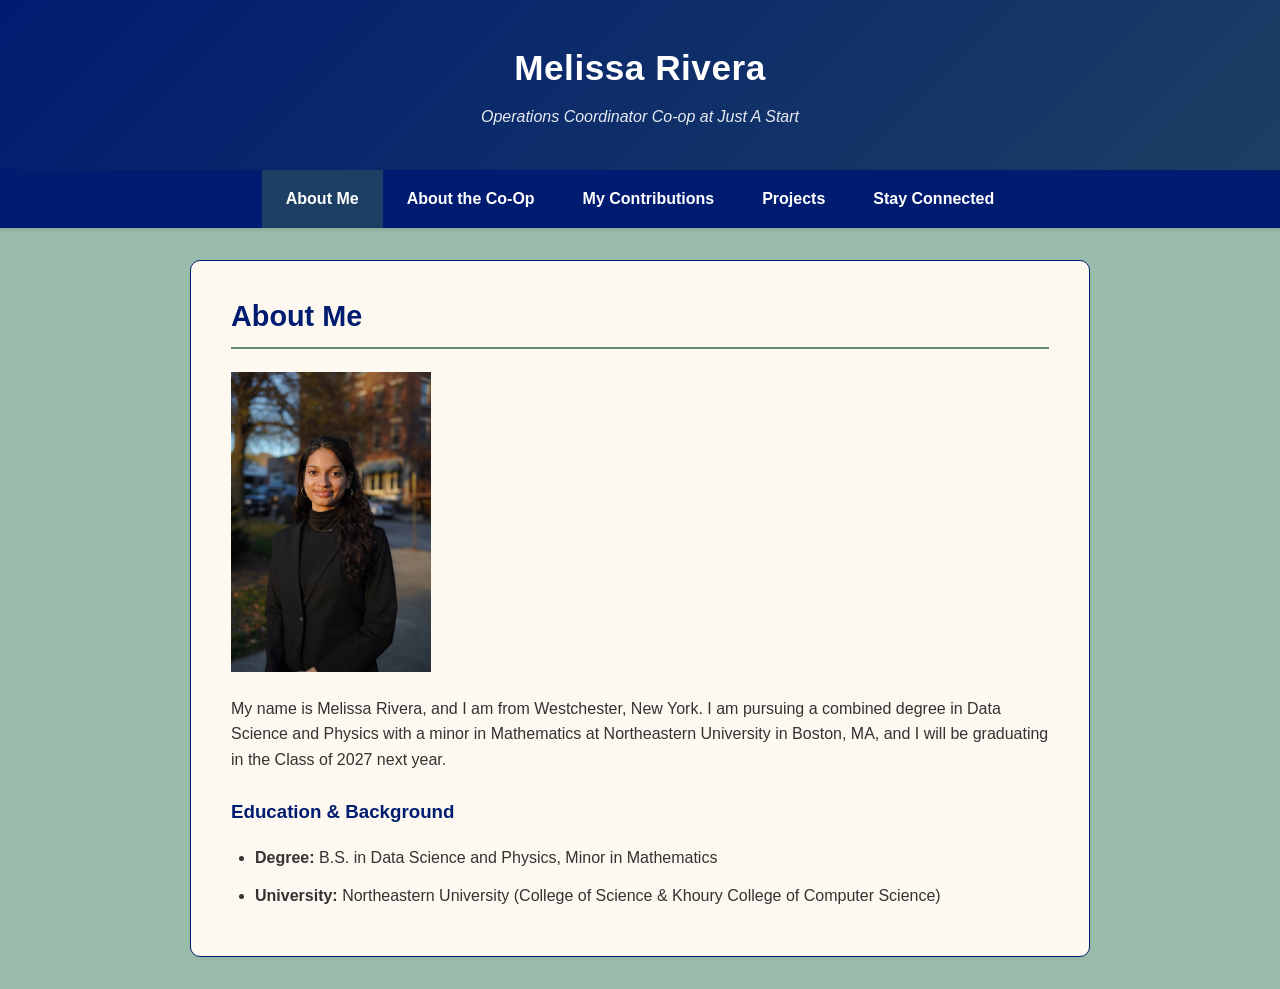
==== index.html @ a9f4e0d3 "Add files via upload" ====
<!DOCTYPE html>
<html lang="en">
<head>
  <meta charset="UTF-8">
  <meta name="viewport" content="width=device-width, initial-scale=1.0">
  <title>Melissa's Co-Op | Home</title>
  <link rel="stylesheet" href="style.css">
</head>
<body>

  <header>
    <h1>Melissa Rivera</h1>
    <p>Operations Coordinator Co-op at Just A Start</p>
  </header>

  <nav class="main-nav">
    <ul>
      <li><a href="index.html" class="active">About Me</a></li>
      <li><a href="coop.html">About the Co-Op</a></li>
      <li><a href="contributions.html">My Contributions</a></li>
      <li><a href="projects.html">Projects</a></li>
      <li><a href="connect.html">Stay Connected</a></li>
    </ul>
  </nav>

  <main class="container">
    <section>
      <h2>About Me</h2>
      <img src="Melissa Rivera - photo.jpg" alt="Melissa Rivera" class="profile-pic" width="200">
      <p>My name is Melissa Rivera, and I am from Westchester, New York. I am pursuing a combined degree in Data Science and Physics with a minor in Mathematics at Northeastern University in Boston, MA, and I will be graduating in the Class of 2027 next year. </p>
      

      <h3>Education & Background</h3>
      <ul class="findings-list">
        <li><strong>Degree:</strong> B.S. in Data Science and Physics, Minor in Mathematics</li>
        <li><strong>University:</strong> Northeastern University (College of Science & Khoury College of Computer Science)</li>
      </ul>
    </section>
    
  </main>

  <script src="script.js"></script>
</body>
</html>
---- style.css ----
:root {
  --bg-beige: #99BCAB;
  --bg-card: #fdf8f0;
  --accent-blue: #001C71;
  --accent-blue-light: #638B78;
  --text-dark: #333;
  --border-soft: #001C71;
}

@import url('https://googleapis.com');

body {
    font-family: 'Josefin Sans', sans-serif;
}

body {
  margin: 0;
  font-family: "Josefin Sans", sans-serif;
  background-color: var(--bg-beige);
  color: var(--text-dark);
  line-height: 1.6;
}

header {
  background: linear-gradient(135deg, var(--accent-blue), #1c3f63);
  color: white;
  padding: 2.5rem 1.5rem;
  text-align: center;
}

header h1 {
  margin: 0 0 0.5rem;
  font-size: 2.2rem;
  letter-spacing: 0.5px;
}

header p {
  margin: 0 auto;
  max-width: 700px;
  opacity: 0.9;
  font-style: italic;
}

nav.main-nav {
  background-color: var(--accent-blue);
  box-shadow: 0 2px 4px rgba(0,0,0,0.1);
  position: sticky;
  top: 0;
  z-index: 1000;
}

nav.main-nav ul {
  list-style: none;
  margin: 0;
  padding: 0;
  display: flex;
  justify-content: center;
  flex-wrap: wrap;
}

nav.main-nav a {
  display: block;
  padding: 1rem 1.5rem;
  color: white;
  text-decoration: none;
  font-weight: bold;
  transition: background-color 0.2s;
}

nav.main-nav a:hover,
nav.main-nav a.active {
  background-color: #1c3f63;
}

.container {
  max-width: 900px;
  margin: 2rem auto;
  padding: 0 1.5rem;
}

section {
  background-color: var(--bg-card);
  padding: 2rem 2.5rem;
  border-radius: 10px;
  border: 1px solid var(--border-soft);
  margin-bottom: 2rem;
  box-shadow: 0 4px 6px rgba(0,0,0,0.02);
}

section h2 {
  margin-top: 0;
  color: var(--accent-blue);
  font-size: 1.8rem;
  border-bottom: 2px solid var(--accent-blue-light);
  padding-bottom: 0.5rem;
}

h3 {
  color: var(--accent-blue);
  margin-top: 1.5rem;
}

.key-insight {
  background-color: white;
  padding: 1.2rem;
  border-left: 5px solid var(--accent-blue);
  border-radius: 6px;
  margin: 1.5rem 0;
  box-shadow: 0 2px 4px rgba(0,0,0,0.05);
}

.key-insight h4 {
  margin: 0 0 0.5rem;
  color: var(--accent-blue);
  font-size: 1.1rem;
}

.findings-list {
  padding-left: 1.5rem;
}

.findings-list li {
  margin-bottom: 0.75rem;
}

footer {
  text-align: center;
  padding: 2rem;
  color: #666;
  font-size: 0.9rem;
}

.tooltip {
  position: absolute;
  pointer-events: none;
  opacity: 0;
  background-color: rgba(0,0,0,0.8);
  color: white;
  padding: 8px 12px;
  border-radius: 6px;
  font-family: Georgia, "Times New Roman", serif;
  font-size: 14px;
  transition: opacity 0.2s;
}

path {
  cursor: pointer;
  transition: opacity 0.2s;
}

.legend text {
  font-family: Georgia, "Times New Roman", serif;
  font-size: 14px;
}

@media (max-width: 768px) {
  header h1 { font-size: 1.7rem; }
  nav.main-nav ul { flex-direction: column; text-align: center; }
  nav.main-nav a { padding: 0.75rem; }
  section { padding: 1.5rem; }
}

.image-box {
  width: 350px; 
  height: 400px;            
  padding: 10px;            
  border: 2px solid #001C71;   
  background-color: #f9f9f9;
  box-sizing: border-box; 
}

.image-box {
  width: 45%;               
  height: 400px;            
  object-fit: cover;
  border-radius: 15px;
}

/* GIS Map Styling */
#map {
    height: 450px !important;  /* Forces a height */
    width: 100% !important;   /* Forces full width of the container */
    background: #eaeaea;      /* Gives it a gray background so you can see if it loaded */
    margin: 20px 0;
    border-radius: 8px;
    z-index: 1;
}


/* Hover Tooltip Styling */
.custom-tooltip {
    background-color: #2c3e50;
    color: #ffffff;
    border: 1px solid #34495e;
    border-radius: 4px;
    padding: 6px 10px;
    font-family: Arial, sans-serif;
    font-size: 13px;
    font-weight: bold;
    box-shadow: 0 2px 6px rgba(0,0,0,0.3);
}

.leaflet-tooltip-top:before {
    border-top-color: #2c3e50;
}

.map-wrapper {
    display: flex;
    justify-content: center; /* Aligns horizontally */
    align-items: center;     /* Aligns vertically */
    width: 100%;
    max-width: 800px;        /* Prevents the map from getting too wide on large screens */
    margin: 20px auto;       /* Creates clean breathing room top/bottom and centers left/right */
}
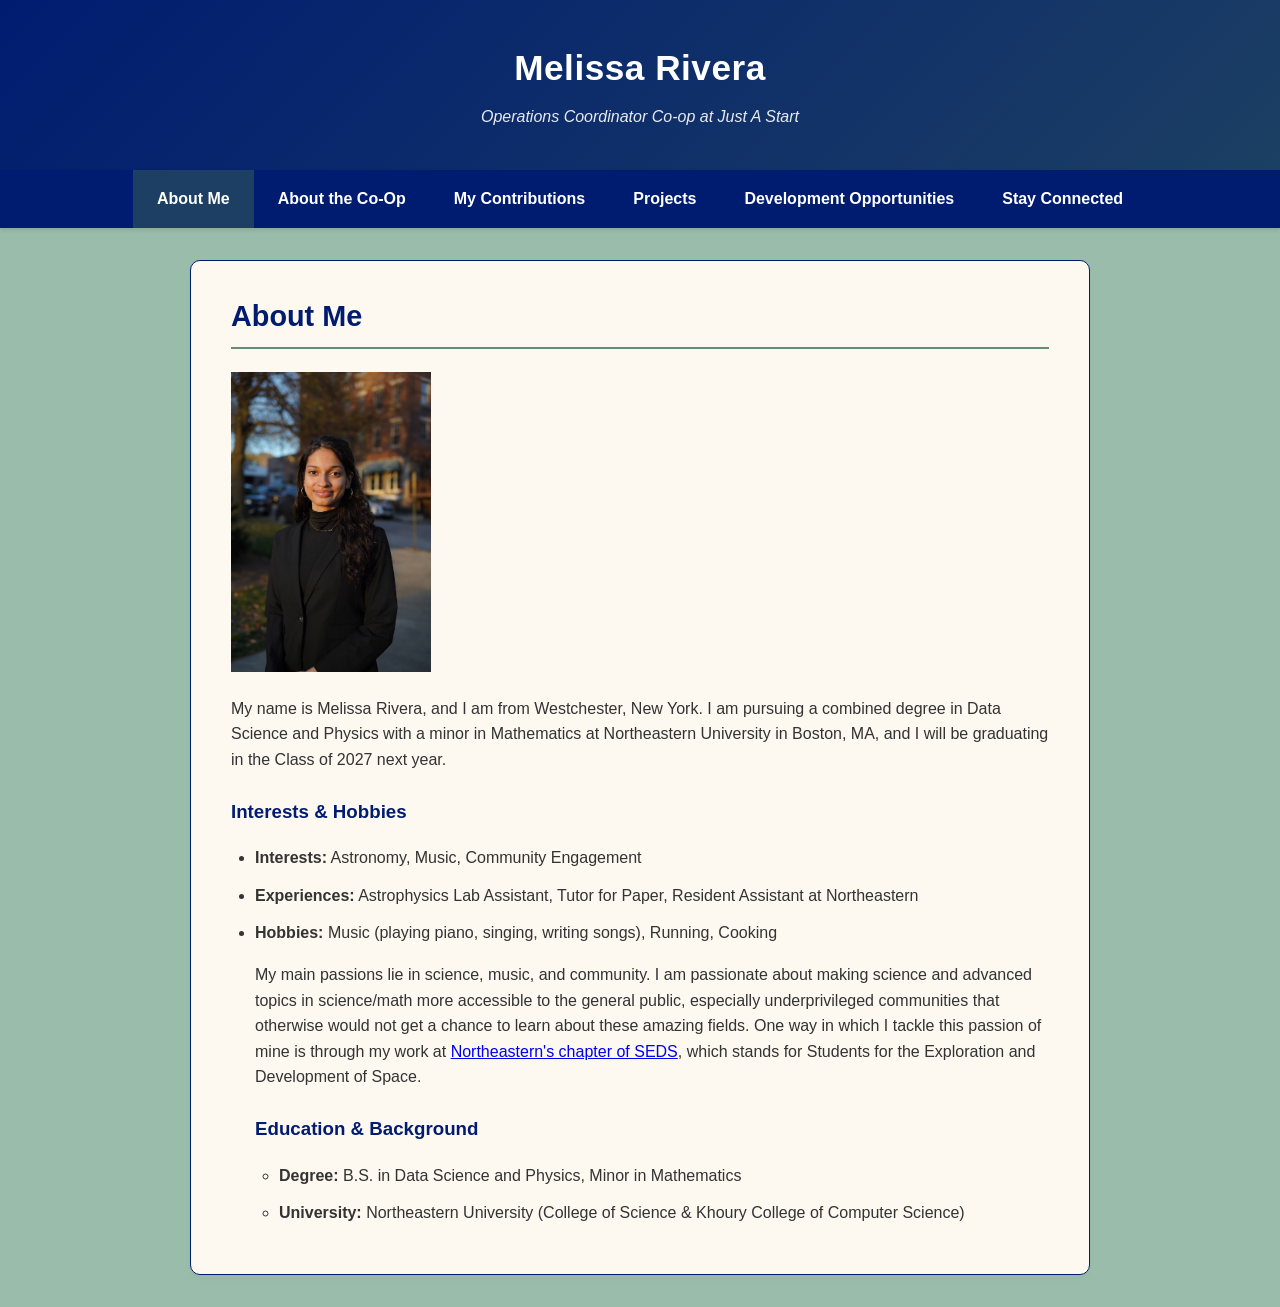
==== commit e6594baf: "updates 6.17" ====
--- a/index.html
+++ b/index.html
@@ -19,6 +19,7 @@
       <li><a href="coop.html">About the Co-Op</a></li>
       <li><a href="contributions.html">My Contributions</a></li>
       <li><a href="projects.html">Projects</a></li>
+      <li><a href="development.html">Development Opportunities</a></li>
       <li><a href="connect.html">Stay Connected</a></li>
     </ul>
   </nav>
@@ -28,7 +29,18 @@
       <h2>About Me</h2>
       <img src="Melissa Rivera - photo.jpg" alt="Melissa Rivera" class="profile-pic" width="200">
       <p>My name is Melissa Rivera, and I am from Westchester, New York. I am pursuing a combined degree in Data Science and Physics with a minor in Mathematics at Northeastern University in Boston, MA, and I will be graduating in the Class of 2027 next year. </p>
-      
+      <!--Add more personal information, hobbies, or interests here if you'd like  
+      // Interests
+      // SEDS
+      // Lab work
+      // Teaching-->
+      <h3>Interests & Hobbies</h3>
+      <ul class="findings-list">
+        <li><strong>Interests:</strong> Astronomy, Music, Community Engagement</li>
+        <li><strong>Experiences:</strong> Astrophysics Lab Assistant, Tutor for Paper, Resident Assistant at Northeastern</li>
+        <li><strong>Hobbies:</strong> Music (playing piano, singing, writing songs), Running, Cooking </li>
+
+        <p>My main passions lie in science, music, and community. I am passionate about making science and advanced topics in science/math more accessible to the general public, especially underprivileged communities that otherwise would not get a chance to learn about these amazing fields. One way in which I tackle this passion of mine is through my work at <a href="https://www.nuseds.com">Northeastern's chapter of SEDS</a>, which stands for Students for the Exploration and Development of Space. </p>
 
       <h3>Education & Background</h3>
       <ul class="findings-list">
--- a/style.css
+++ b/style.css
@@ -114,6 +114,7 @@
   color: var(--accent-blue);
   font-size: 1.1rem;
 }
+
 
 .findings-list {
   padding-left: 1.5rem;
@@ -176,7 +177,7 @@
   border-radius: 15px;
 }
 
-/* GIS Map Styling */
+
 #map {
     height: 450px !important;  /* Forces a height */
     width: 100% !important;   /* Forces full width of the container */
@@ -187,7 +188,6 @@
 }
 
 
-/* Hover Tooltip Styling */
 .custom-tooltip {
     background-color: #2c3e50;
     color: #ffffff;
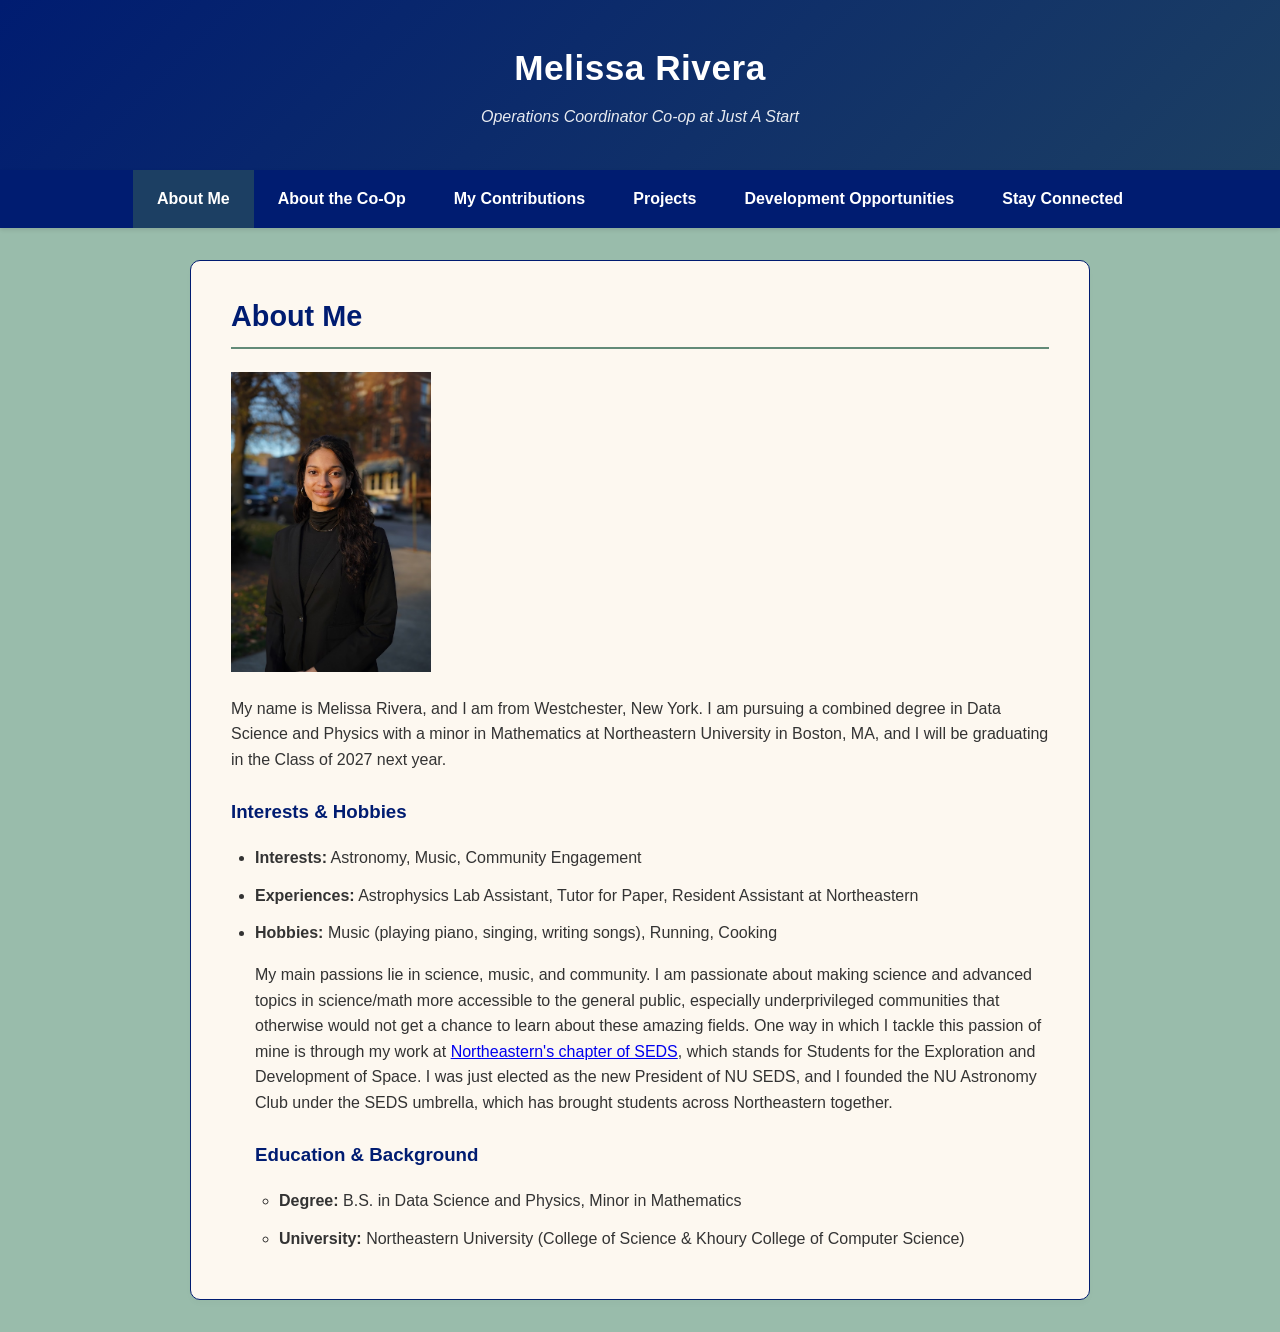
==== commit e012bd2b: "c" ====
--- a/index.html
+++ b/index.html
@@ -40,7 +40,7 @@
         <li><strong>Experiences:</strong> Astrophysics Lab Assistant, Tutor for Paper, Resident Assistant at Northeastern</li>
         <li><strong>Hobbies:</strong> Music (playing piano, singing, writing songs), Running, Cooking </li>
 
-        <p>My main passions lie in science, music, and community. I am passionate about making science and advanced topics in science/math more accessible to the general public, especially underprivileged communities that otherwise would not get a chance to learn about these amazing fields. One way in which I tackle this passion of mine is through my work at <a href="https://www.nuseds.com">Northeastern's chapter of SEDS</a>, which stands for Students for the Exploration and Development of Space. </p>
+        <p>My main passions lie in science, music, and community. I am passionate about making science and advanced topics in science/math more accessible to the general public, especially underprivileged communities that otherwise would not get a chance to learn about these amazing fields. One way in which I tackle this passion of mine is through my work at <a href="https://www.nuseds.com">Northeastern's chapter of SEDS</a>, which stands for Students for the Exploration and Development of Space. I was just elected as the new President of NU SEDS, and I founded the NU Astronomy Club under the SEDS umbrella, which has brought students across Northeastern together.</p>
 
       <h3>Education & Background</h3>
       <ul class="findings-list">
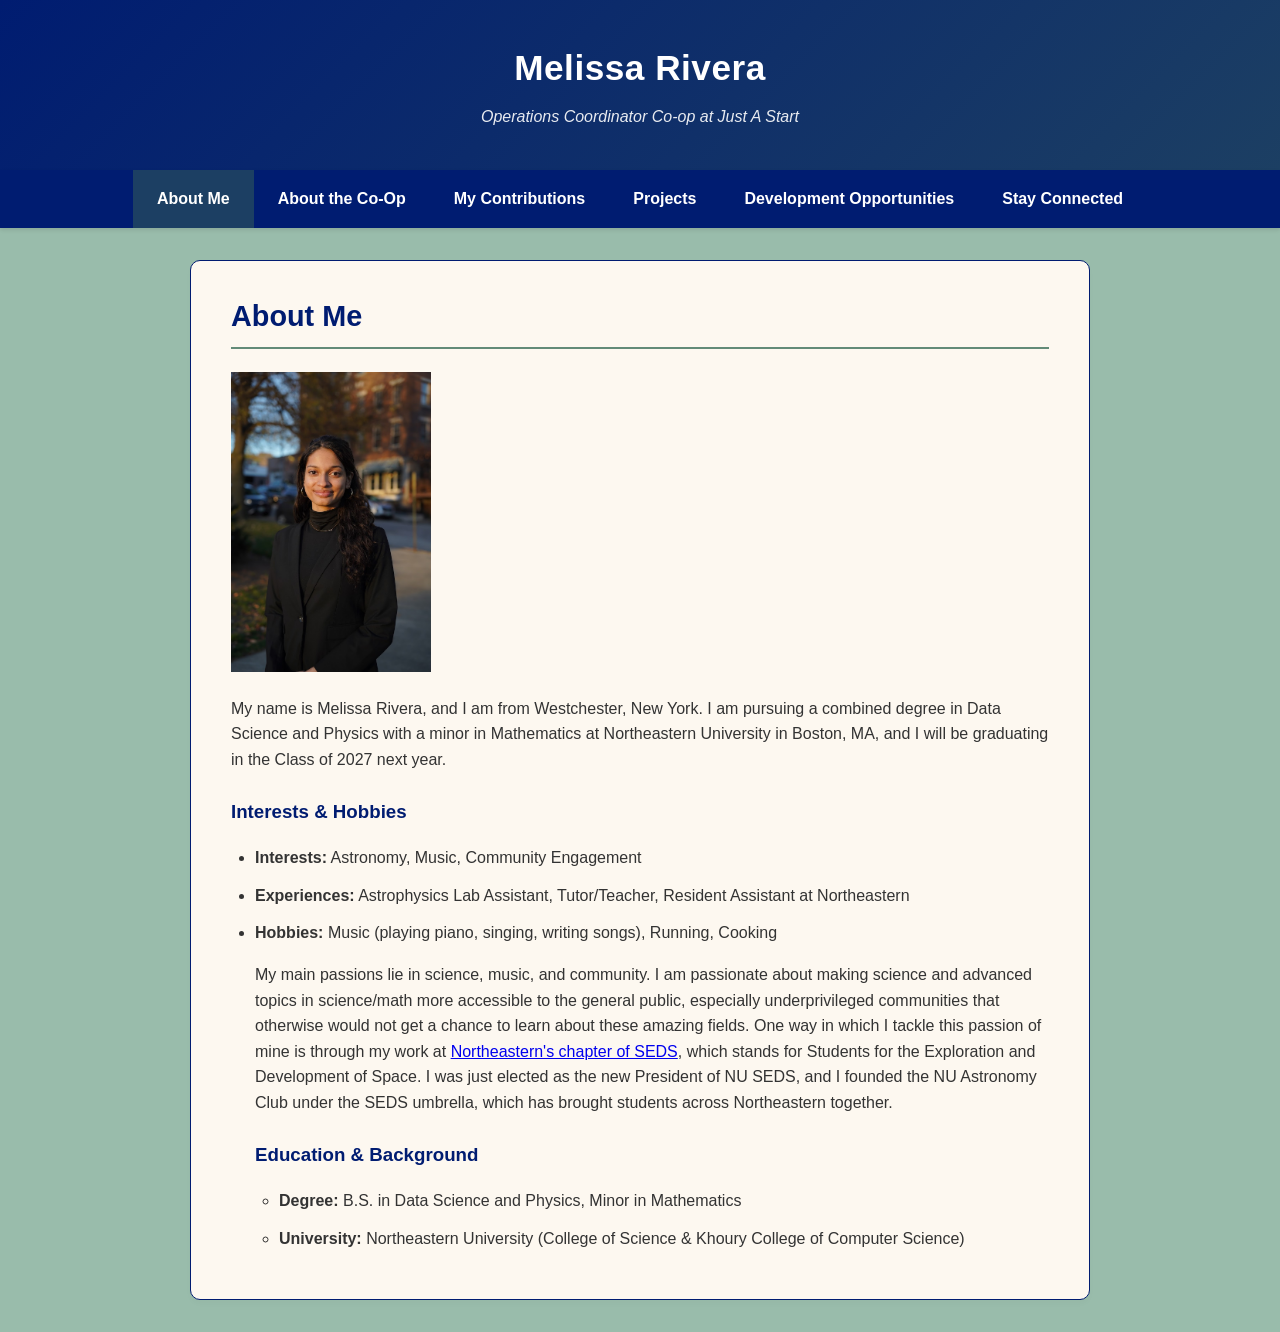
==== commit 01c47b93: "c" ====
--- a/index.html
+++ b/index.html
@@ -37,7 +37,7 @@
       <h3>Interests & Hobbies</h3>
       <ul class="findings-list">
         <li><strong>Interests:</strong> Astronomy, Music, Community Engagement</li>
-        <li><strong>Experiences:</strong> Astrophysics Lab Assistant, Tutor for Paper, Resident Assistant at Northeastern</li>
+        <li><strong>Experiences:</strong> Astrophysics Lab Assistant, Tutor/Teacher, Resident Assistant at Northeastern</li>
         <li><strong>Hobbies:</strong> Music (playing piano, singing, writing songs), Running, Cooking </li>
 
         <p>My main passions lie in science, music, and community. I am passionate about making science and advanced topics in science/math more accessible to the general public, especially underprivileged communities that otherwise would not get a chance to learn about these amazing fields. One way in which I tackle this passion of mine is through my work at <a href="https://www.nuseds.com">Northeastern's chapter of SEDS</a>, which stands for Students for the Exploration and Development of Space. I was just elected as the new President of NU SEDS, and I founded the NU Astronomy Club under the SEDS umbrella, which has brought students across Northeastern together.</p>
